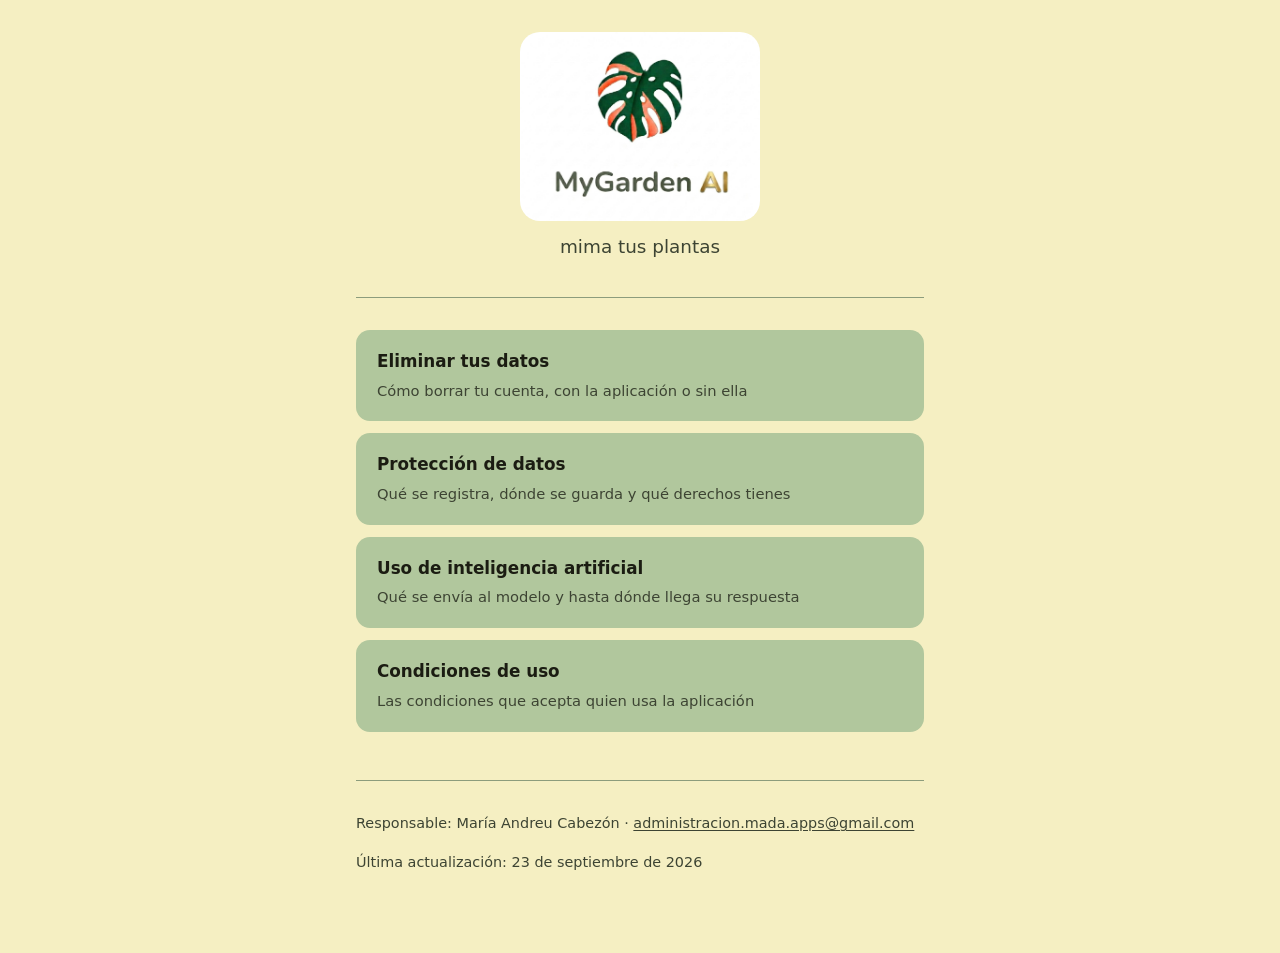
==== index.html @ ac6265b2 "Usar la fuente del sistema en lugar de Nunito La web cargaba Nunito desde Google Fonts: la IP de qui" ====
<!DOCTYPE html>
<html lang="es">
  <head>
    <meta charset="utf-8" />
    <meta name="viewport" content="width=device-width, initial-scale=1" />
    <title>MyGarden AI</title>
    <meta name="description" content="Aplicación para cuidar tus plantas: identifícalas con una foto, apunta sus riegos y sigue cómo están." />
    <link rel="stylesheet" href="estilo.css" />
  </head>
  <body>
    <div class="envoltorio">
      <header class="portada">
        
        <h1 class="logo"><img src="logo.jpg" alt="MyGarden AI" width="1024" height="806" /></h1>
        <p class="lema">mima tus plantas</p>
        
      </header>
      <ul class="indice">
        <li>
          <a href="borrar-datos.html">
            <strong>Eliminar tus datos</strong>
            <span>Cómo borrar tu cuenta, con la aplicación o sin ella</span>
          </a>
        </li>
        <li>
          <a href="privacidad.html">
            <strong>Protección de datos</strong>
            <span>Qué se registra, dónde se guarda y qué derechos tienes</span>
          </a>
        </li>
        <li>
          <a href="ia.html">
            <strong>Uso de inteligencia artificial</strong>
            <span>Qué se envía al modelo y hasta dónde llega su respuesta</span>
          </a>
        </li>
        <li>
          <a href="terminos.html">
            <strong>Condiciones de uso</strong>
            <span>Las condiciones que acepta quien usa la aplicación</span>
          </a>
        </li>
      </ul>
      <footer>
        <p>
          Responsable: María Andreu Cabezón &middot;
          <a href="mailto:administracion.mada.apps@gmail.com">administracion.mada.apps@gmail.com</a>
        </p>
        <p>Última actualización: 23 de septiembre de 2026</p>
      </footer>
    </div>
  </body>
</html>
---- estilo.css ----
/*
 * Los colores son los de la app (ver Color.kt en el repositorio de MyGarden),
 * para que quien llegue aquí desde la ficha de Play reconozca que es lo mismo.
 * La escala de superficies está rota a propósito allí —la tarjeta es más
 * oscura que el fondo— y aquí se respeta por la misma razón.
 */
:root {
  --fondo: #f5efc2;
  --superficie: #fffdf0;
  --tarjeta: #b1c79d;
  --texto: #1b1c12;
  --texto-suave: #3d4433;
  --primario: #3d523d;
  --acento: #f3b4a9;
  --borde: #8c9c7c;
  /* Scrollbars y fondo previo a la carga siguen el esquema, no solo la página. */
  color-scheme: light dark;
}

@media (prefers-color-scheme: dark) {
  :root {
    --fondo: #10140f;
    --superficie: #1b211a;
    --tarjeta: #2a302a;
    --texto: #e0e4db;
    --texto-suave: #c2c9bd;
    --primario: #a8cfa0;
    --acento: #f3b4a9;
    --borde: #46503f;
  }
}

* {
  box-sizing: border-box;
}

body {
  margin: 0;
  padding: 0;
  background: var(--fondo);
  color: var(--texto);
  /*
   * Fuentes del sistema: sin licencia que cumplir, sin descargar nada y, sobre
   * todo, sin pedirle ficheros a Google desde la página que explica a quién
   * van los datos del lector.
   */
  font-family: system-ui, -apple-system, "Segoe UI", Roboto, sans-serif;
  /* Un texto legal se lee entero o no se lee: interlineado generoso. */
  line-height: 1.7;
  /* 17px, pero en rem: respeta el tamaño de texto que el usuario tenga elegido. */
  font-size: 1.0625rem;
}

.envoltorio {
  /* Unos 70 caracteres por línea (medido), que es donde deja de cansar. */
  max-width: 38rem;
  margin: 0 auto;
  padding: 1.5rem 1.25rem 4rem;
}

header {
  border-bottom: 1px solid var(--borde);
  margin-bottom: 2rem;
  padding-bottom: 1rem;
}

.marca {
  display: inline-flex;
  align-items: baseline;
  gap: 0.4rem;
  color: var(--primario);
  font-weight: 700;
  font-size: 1.05rem;
  text-decoration: none;
  /* Es la única vía de vuelta: que se acierte con el pulgar. */
  padding-block: 0.6rem;
}

.marca:hover {
  text-decoration: underline;
}

h1 {
  font-size: 1.9rem;
  line-height: 1.25;
  margin: 1.2rem 0 0.4rem;
  color: var(--texto);
}

/* Con 1.15rem el h2 medía 18px sobre 17px de cuerpo: no se veía al escanear. */
h2 {
  font-size: 1.4rem;
  margin: 2.6rem 0 0.5rem;
  color: var(--primario);
}

h1,
h2 {
  text-wrap: balance;
}

p,
.indice span {
  text-wrap: pretty;
}

.entradilla {
  color: var(--texto-suave);
  margin-top: 0;
}

/*
 * La portada: el logo hace de título. El dibujo trae su fondo blanco pegado
 * -viene del mismo fichero que usa la app- y en modo oscuro se ve como una
 * tarjeta clara. Es a propósito: la app hace lo mismo, recortándolo con
 * esquinas redondeadas sobre la foto de portada.
 */
header.portada {
  text-align: center;
}

.logo {
  margin: 0.5rem 0 0;
}

.logo img {
  display: block;
  margin: 0 auto;
  width: min(15rem, 70%);
  height: auto;
  border-radius: 20px;
}

.lema {
  color: var(--texto-suave);
  margin: 0.6rem 0 1.2rem;
  font-size: 1.15rem;
}

a {
  color: var(--primario);
  text-decoration-thickness: 1px;
  text-underline-offset: 2px;
}

a:focus-visible {
  outline: 3px solid var(--primario);
  outline-offset: 2px;
}

/* Las tarjetas del índice: el mismo salvia que la app usa para las suyas. */
.indice {
  list-style: none;
  padding: 0;
  margin: 2rem 0 0;
  display: grid;
  gap: 0.75rem;
}

.indice a {
  display: block;
  background: var(--tarjeta);
  color: var(--texto);
  padding: 1rem 1.25rem;
  border-radius: 14px;
  text-decoration: none;
  border: 1px solid transparent;
}

.indice a:hover,
.indice a:focus-visible {
  border-color: var(--primario);
}

.indice strong {
  display: block;
  font-size: 1.05rem;
}

.indice span {
  color: var(--texto-suave);
  font-size: 0.92rem;
}

/* Lo que hay que hacer para darse de baja, destacado sobre el resto. */
.destacado {
  background: var(--superficie);
  border: 1px solid var(--borde);
  border-left: 5px solid var(--acento);
  border-radius: 12px;
  padding: 1rem 1.25rem;
  margin: 1.5rem 0;
}

.destacado p:first-child {
  margin-top: 0;
}

.destacado p:last-child {
  margin-bottom: 0;
}

footer {
  border-top: 1px solid var(--borde);
  margin-top: 3rem;
  padding-top: 1rem;
  color: var(--texto-suave);
  font-size: 0.9rem;
}

footer a {
  color: var(--texto-suave);
}

/* Una línea de teléfono no aguanta 17px con márgenes de escritorio. */
@media (max-width: 30rem) {
  body {
    font-size: 1rem;
  }

  h1 {
    font-size: 1.75rem;
  }

  .envoltorio {
    padding: 1.25rem 1rem 3rem;
  }
}
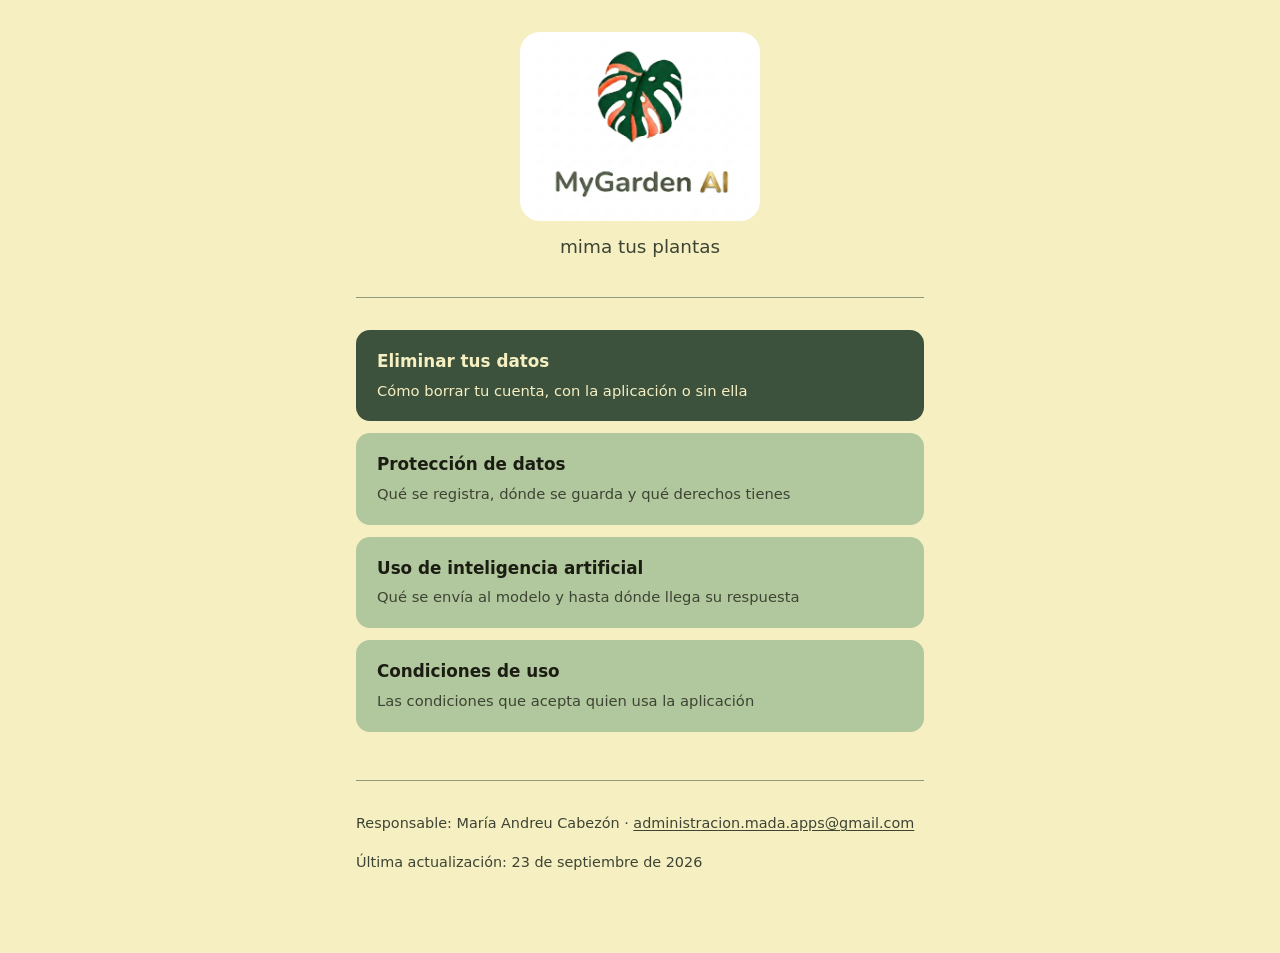
==== commit 304ae57d: "Rellenar la tarjeta de "Eliminar tus datos" en la portada Es a lo que viene la mayoria de quien lleg" ====
--- a/index.html
+++ b/index.html
@@ -5,6 +5,20 @@
     <meta name="viewport" content="width=device-width, initial-scale=1" />
     <title>MyGarden AI</title>
     <meta name="description" content="Aplicación para cuidar tus plantas: identifícalas con una foto, apunta sus riegos y sigue cómo están." />
+    <meta name="theme-color" content="#f5efc2" media="(prefers-color-scheme: light)" />
+    <meta name="theme-color" content="#10140f" media="(prefers-color-scheme: dark)" />
+    <link rel="icon" href="icono.png" type="image/png" />
+    <link rel="apple-touch-icon" href="icono.png" />
+    <meta property="og:site_name" content="MyGarden AI" />
+    <meta property="og:type" content="website" />
+    <meta property="og:locale" content="es_ES" />
+    <meta property="og:title" content="MyGarden AI" />
+    <meta property="og:description" content="Aplicación para cuidar tus plantas: identifícalas con una foto, apunta sus riegos y sigue cómo están." />
+    <meta property="og:url" content="https://administracionmadaapps.github.io/MyGarden_web/" />
+    <meta property="og:image" content="https://administracionmadaapps.github.io/MyGarden_web/logo.jpg" />
+    <meta property="og:image:width" content="1024" />
+    <meta property="og:image:height" content="806" />
+    <meta property="og:image:alt" content="MyGarden AI" />
     <link rel="stylesheet" href="estilo.css" />
   </head>
   <body>
@@ -15,33 +29,36 @@
         <p class="lema">mima tus plantas</p>
         
       </header>
-      <ul class="indice">
-        <li>
-          <a href="borrar-datos.html">
-            <strong>Eliminar tus datos</strong>
-            <span>Cómo borrar tu cuenta, con la aplicación o sin ella</span>
-          </a>
-        </li>
-        <li>
-          <a href="privacidad.html">
-            <strong>Protección de datos</strong>
-            <span>Qué se registra, dónde se guarda y qué derechos tienes</span>
-          </a>
-        </li>
-        <li>
-          <a href="ia.html">
-            <strong>Uso de inteligencia artificial</strong>
-            <span>Qué se envía al modelo y hasta dónde llega su respuesta</span>
-          </a>
-        </li>
-        <li>
-          <a href="terminos.html">
-            <strong>Condiciones de uso</strong>
-            <span>Las condiciones que acepta quien usa la aplicación</span>
-          </a>
-        </li>
-      </ul>
+      <main>
+        <ul class="indice">
+          <li>
+            <a class="principal" href="borrar-datos.html">
+              <strong>Eliminar tus datos</strong>
+              <span>Cómo borrar tu cuenta, con la aplicación o sin ella</span>
+            </a>
+          </li>
+          <li>
+            <a href="privacidad.html">
+              <strong>Protección de datos</strong>
+              <span>Qué se registra, dónde se guarda y qué derechos tienes</span>
+            </a>
+          </li>
+          <li>
+            <a href="ia.html">
+              <strong>Uso de inteligencia artificial</strong>
+              <span>Qué se envía al modelo y hasta dónde llega su respuesta</span>
+            </a>
+          </li>
+          <li>
+            <a href="terminos.html">
+              <strong>Condiciones de uso</strong>
+              <span>Las condiciones que acepta quien usa la aplicación</span>
+            </a>
+          </li>
+        </ul>
+      </main>
       <footer>
+        
         <p>
           Responsable: María Andreu Cabezón &middot;
           <a href="mailto:administracion.mada.apps@gmail.com">administracion.mada.apps@gmail.com</a>
--- a/estilo.css
+++ b/estilo.css
@@ -94,9 +94,23 @@
   color: var(--primario);
 }
 
+/* Los apartados que cuelgan de un grupo: solo los hay en la página de IA. */
+h3 {
+  font-size: 1.2rem;
+  margin: 1.8rem 0 0.4rem;
+  color: var(--primario);
+}
+
 h1,
-h2 {
+h2,
+h3 {
   text-wrap: balance;
+}
+
+/* Al saltar desde el índice, que el título no quede pegado al borde. */
+h2,
+h3 {
+  scroll-margin-top: 1rem;
 }
 
 p,
@@ -143,7 +157,8 @@
   text-underline-offset: 2px;
 }
 
-a:focus-visible {
+a:focus-visible,
+summary:focus-visible {
   outline: 3px solid var(--primario);
   outline-offset: 2px;
 }
@@ -182,7 +197,59 @@
   font-size: 0.92rem;
 }
 
-/* Lo que hay que hacer para darse de baja, destacado sobre el resto. */
+/*
+ * La tarjeta de lo que más se viene a buscar, rellena para que se vea la
+ * primera. Texto en --fondo sobre --primario: el par invertido de los enlaces,
+ * con el mismo contraste (7,3:1 en claro, 10,7:1 en oscuro).
+ */
+.indice a.principal {
+  background: var(--primario);
+  color: var(--fondo);
+}
+
+.indice a.principal span {
+  color: var(--fondo);
+}
+
+.indice a.principal:hover,
+.indice a.principal:focus-visible {
+  border-color: var(--fondo);
+}
+
+/* "En esta página": plegado, para no empujar el texto hacia abajo. */
+.contenido {
+  border: 1px solid var(--borde);
+  border-radius: 12px;
+  padding: 0 1.25rem;
+  margin: 0 0 1.5rem;
+}
+
+.contenido summary {
+  cursor: pointer;
+  font-weight: 700;
+  color: var(--primario);
+  padding-block: 0.7rem;
+}
+
+.contenido ul {
+  list-style: none;
+  padding: 0;
+  margin: 0 0 0.6rem;
+}
+
+.contenido a {
+  display: block;
+  padding-block: 0.3rem;
+}
+
+.contenido .sub {
+  margin-left: 1.1rem;
+}
+
+/*
+ * Lo que el lector tiene que hacer o no puede pasar por alto: las dos vías
+ * para borrar sus datos y los avisos de toxicidad. Lleva dentro su título.
+ */
 .destacado {
   background: var(--superficie);
   border: 1px solid var(--borde);
@@ -192,11 +259,11 @@
   margin: 1.5rem 0;
 }
 
-.destacado p:first-child {
+.destacado > :first-child {
   margin-top: 0;
 }
 
-.destacado p:last-child {
+.destacado > :last-child {
   margin-bottom: 0;
 }
 
@@ -210,6 +277,21 @@
 
 footer a {
   color: var(--texto-suave);
+}
+
+/* Las demás páginas. El alto del enlace es para que se acierte con el pulgar. */
+footer nav ul {
+  list-style: none;
+  padding: 0;
+  margin: 0 0 0.75rem;
+  display: flex;
+  flex-wrap: wrap;
+  gap: 0 1.25rem;
+}
+
+footer nav a {
+  display: inline-block;
+  padding-block: 0.4rem;
 }
 
 /* Una línea de teléfono no aguanta 17px con márgenes de escritorio. */
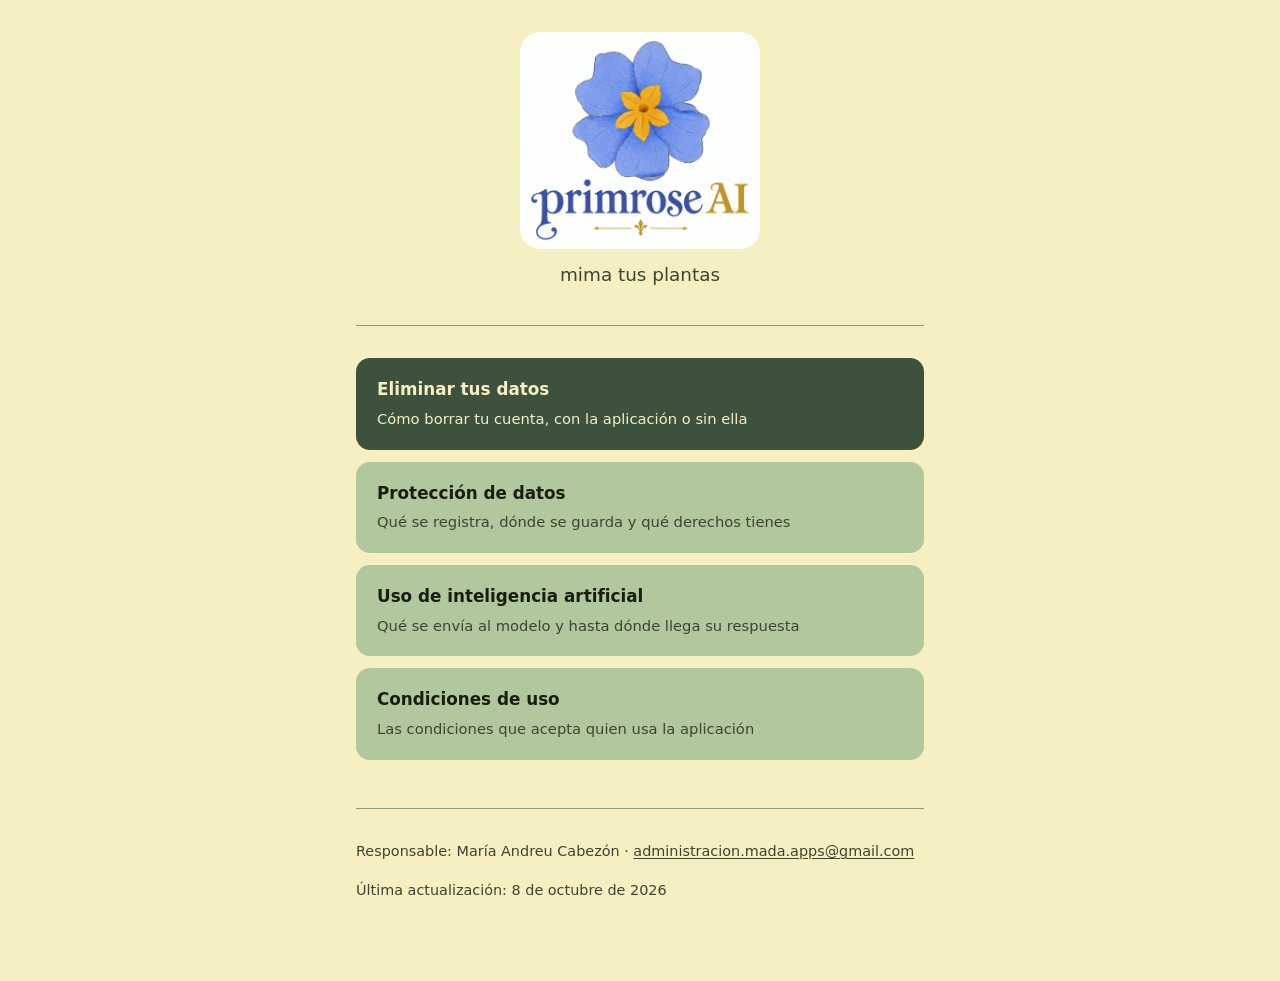
==== commit 332a457c: "Cambiar el nombre y el logo de la web a primrose AI David, oct 2026. Sigue a la app (MyGarden, commi" ====
--- a/index.html
+++ b/index.html
@@ -3,29 +3,29 @@
   <head>
     <meta charset="utf-8" />
     <meta name="viewport" content="width=device-width, initial-scale=1" />
-    <title>MyGarden AI</title>
+    <title>primrose AI</title>
     <meta name="description" content="Aplicación para cuidar tus plantas: identifícalas con una foto, apunta sus riegos y sigue cómo están." />
     <meta name="theme-color" content="#f5efc2" media="(prefers-color-scheme: light)" />
     <meta name="theme-color" content="#10140f" media="(prefers-color-scheme: dark)" />
     <link rel="icon" href="icono.png" type="image/png" />
     <link rel="apple-touch-icon" href="icono.png" />
-    <meta property="og:site_name" content="MyGarden AI" />
+    <meta property="og:site_name" content="primrose AI" />
     <meta property="og:type" content="website" />
     <meta property="og:locale" content="es_ES" />
-    <meta property="og:title" content="MyGarden AI" />
+    <meta property="og:title" content="primrose AI" />
     <meta property="og:description" content="Aplicación para cuidar tus plantas: identifícalas con una foto, apunta sus riegos y sigue cómo están." />
     <meta property="og:url" content="https://administracionmadaapps.github.io/MyGarden_web/" />
     <meta property="og:image" content="https://administracionmadaapps.github.io/MyGarden_web/logo.jpg" />
     <meta property="og:image:width" content="1024" />
     <meta property="og:image:height" content="806" />
-    <meta property="og:image:alt" content="MyGarden AI" />
+    <meta property="og:image:alt" content="primrose AI" />
     <link rel="stylesheet" href="estilo.css" />
   </head>
   <body>
     <div class="envoltorio">
       <header class="portada">
         
-        <h1 class="logo"><img src="logo.jpg" alt="MyGarden AI" width="1024" height="806" /></h1>
+        <h1 class="logo"><img src="logo.jpg" alt="primrose AI" width="1024" height="926" /></h1>
         <p class="lema">mima tus plantas</p>
         
       </header>
@@ -63,7 +63,7 @@
           Responsable: María Andreu Cabezón &middot;
           <a href="mailto:administracion.mada.apps@gmail.com">administracion.mada.apps@gmail.com</a>
         </p>
-        <p>Última actualización: 23 de septiembre de 2026</p>
+        <p>Última actualización: 8 de octubre de 2026</p>
       </footer>
     </div>
   </body>
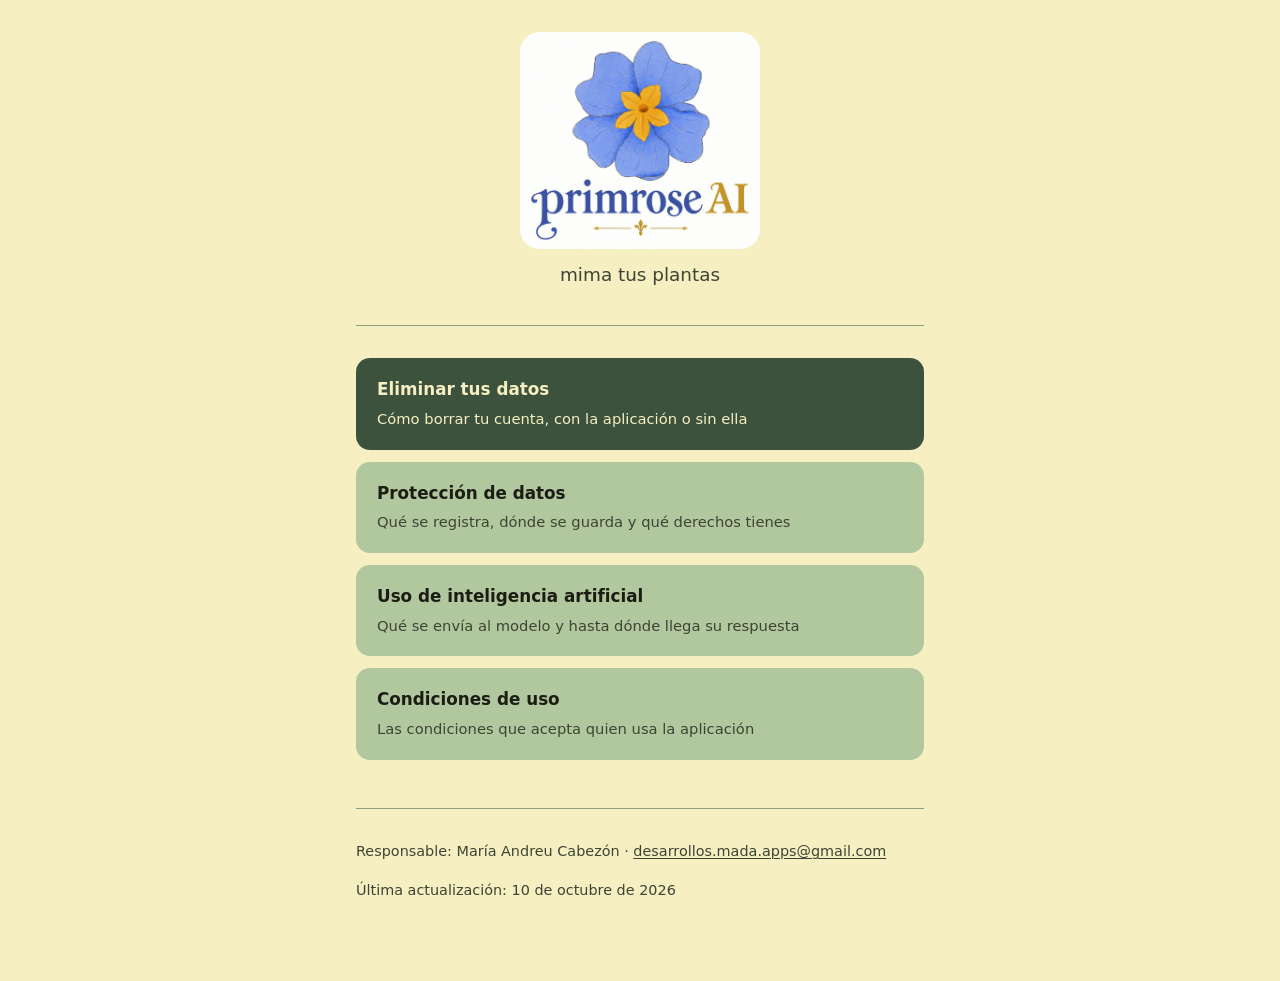
==== commit f49c5a0b: "Regenerar con el correo de contacto nuevo y la politica completada David, oct 2026. Sigue a la app (" ====
--- a/index.html
+++ b/index.html
@@ -61,9 +61,9 @@
         
         <p>
           Responsable: María Andreu Cabezón &middot;
-          <a href="mailto:administracion.mada.apps@gmail.com">administracion.mada.apps@gmail.com</a>
+          <a href="mailto:desarrollos.mada.apps@gmail.com">desarrollos.mada.apps@gmail.com</a>
         </p>
-        <p>Última actualización: 8 de octubre de 2026</p>
+        <p>Última actualización: 10 de octubre de 2026</p>
       </footer>
     </div>
   </body>
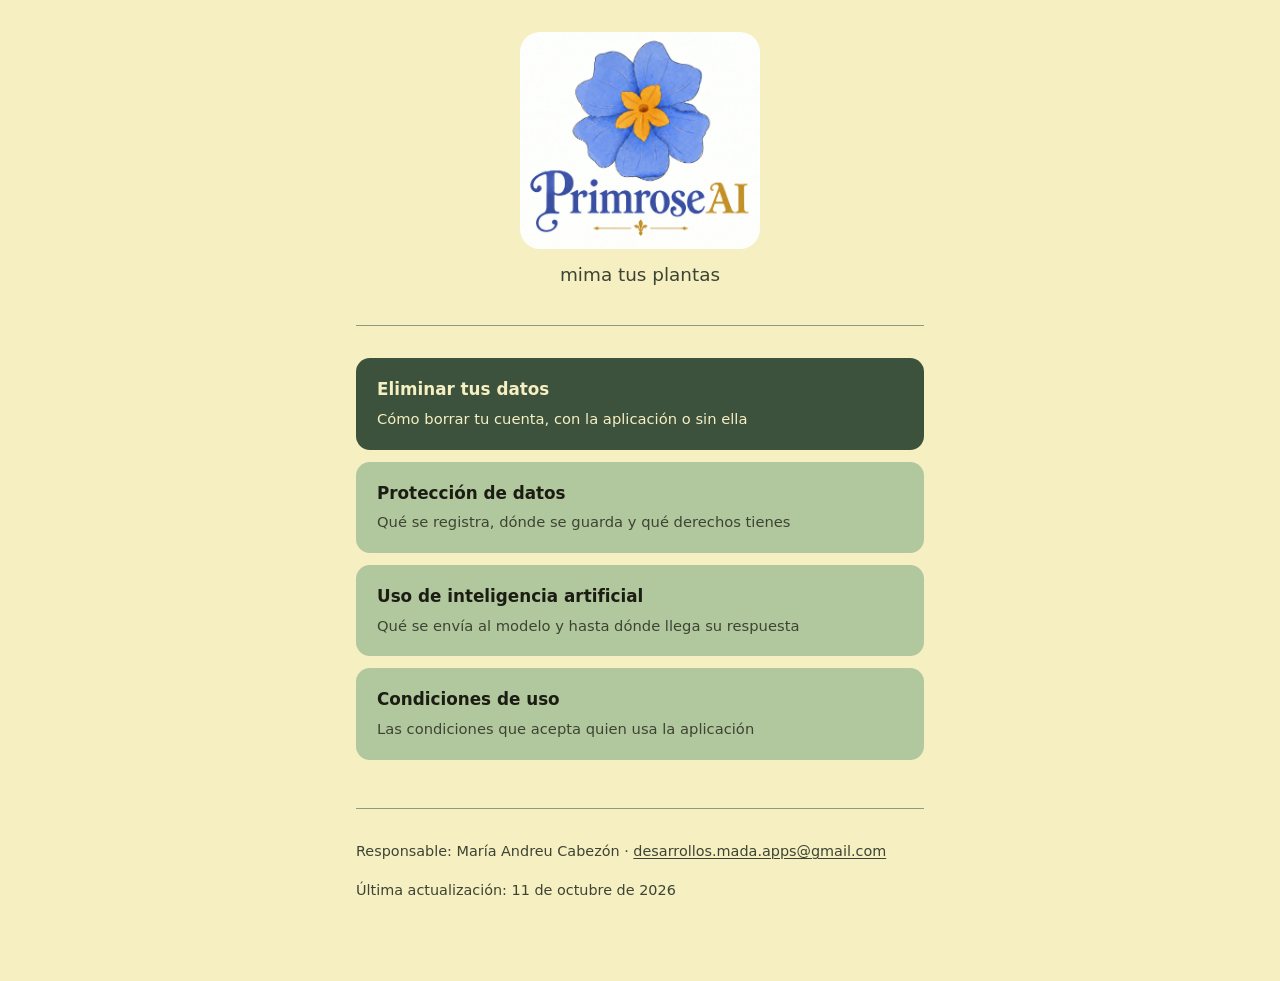
==== commit 73d84b8d: "Escribir el nombre con mayuscula: Primrose AI David, oct 2026. Sigue a la app (MyGarden 0b816ea): lo" ====
--- a/index.html
+++ b/index.html
@@ -3,29 +3,29 @@
   <head>
     <meta charset="utf-8" />
     <meta name="viewport" content="width=device-width, initial-scale=1" />
-    <title>primrose AI</title>
+    <title>Primrose AI</title>
     <meta name="description" content="Aplicación para cuidar tus plantas: identifícalas con una foto, apunta sus riegos y sigue cómo están." />
     <meta name="theme-color" content="#f5efc2" media="(prefers-color-scheme: light)" />
     <meta name="theme-color" content="#10140f" media="(prefers-color-scheme: dark)" />
     <link rel="icon" href="icono.png" type="image/png" />
     <link rel="apple-touch-icon" href="icono.png" />
-    <meta property="og:site_name" content="primrose AI" />
+    <meta property="og:site_name" content="Primrose AI" />
     <meta property="og:type" content="website" />
     <meta property="og:locale" content="es_ES" />
-    <meta property="og:title" content="primrose AI" />
+    <meta property="og:title" content="Primrose AI" />
     <meta property="og:description" content="Aplicación para cuidar tus plantas: identifícalas con una foto, apunta sus riegos y sigue cómo están." />
     <meta property="og:url" content="https://administracionmadaapps.github.io/MyGarden_web/" />
     <meta property="og:image" content="https://administracionmadaapps.github.io/MyGarden_web/logo.jpg" />
     <meta property="og:image:width" content="1024" />
     <meta property="og:image:height" content="806" />
-    <meta property="og:image:alt" content="primrose AI" />
+    <meta property="og:image:alt" content="Primrose AI" />
     <link rel="stylesheet" href="estilo.css" />
   </head>
   <body>
     <div class="envoltorio">
       <header class="portada">
         
-        <h1 class="logo"><img src="logo.jpg" alt="primrose AI" width="1024" height="926" /></h1>
+        <h1 class="logo"><img src="logo.jpg" alt="Primrose AI" width="1024" height="926" /></h1>
         <p class="lema">mima tus plantas</p>
         
       </header>
@@ -63,7 +63,7 @@
           Responsable: María Andreu Cabezón &middot;
           <a href="mailto:desarrollos.mada.apps@gmail.com">desarrollos.mada.apps@gmail.com</a>
         </p>
-        <p>Última actualización: 10 de octubre de 2026</p>
+        <p>Última actualización: 11 de octubre de 2026</p>
       </footer>
     </div>
   </body>
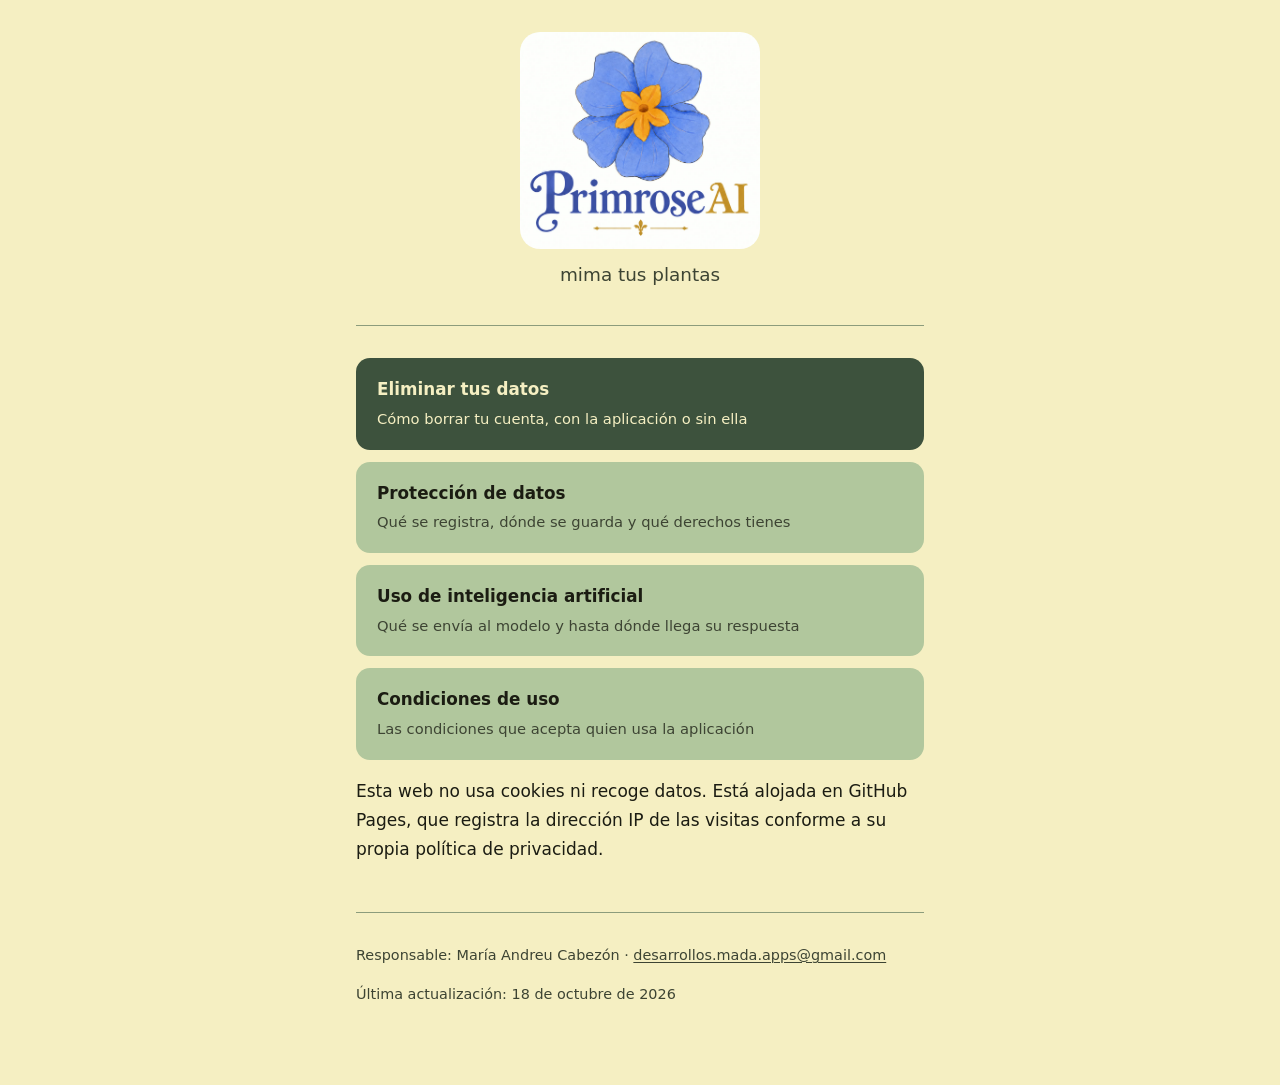
==== commit 2d82826d: "Regenerar la web con los textos legales para la UE y para iPhone - Borrar datos: aviso destacado de " ====
--- a/index.html
+++ b/index.html
@@ -56,6 +56,8 @@
             </a>
           </li>
         </ul>
+        <p>Esta web no usa cookies ni recoge datos. Está alojada en GitHub Pages, que registra la
+        dirección IP de las visitas conforme a su propia política de privacidad.</p>
       </main>
       <footer>
         
@@ -63,7 +65,7 @@
           Responsable: María Andreu Cabezón &middot;
           <a href="mailto:desarrollos.mada.apps@gmail.com">desarrollos.mada.apps@gmail.com</a>
         </p>
-        <p>Última actualización: 11 de octubre de 2026</p>
+        <p>Última actualización: 18 de octubre de 2026</p>
       </footer>
     </div>
   </body>
